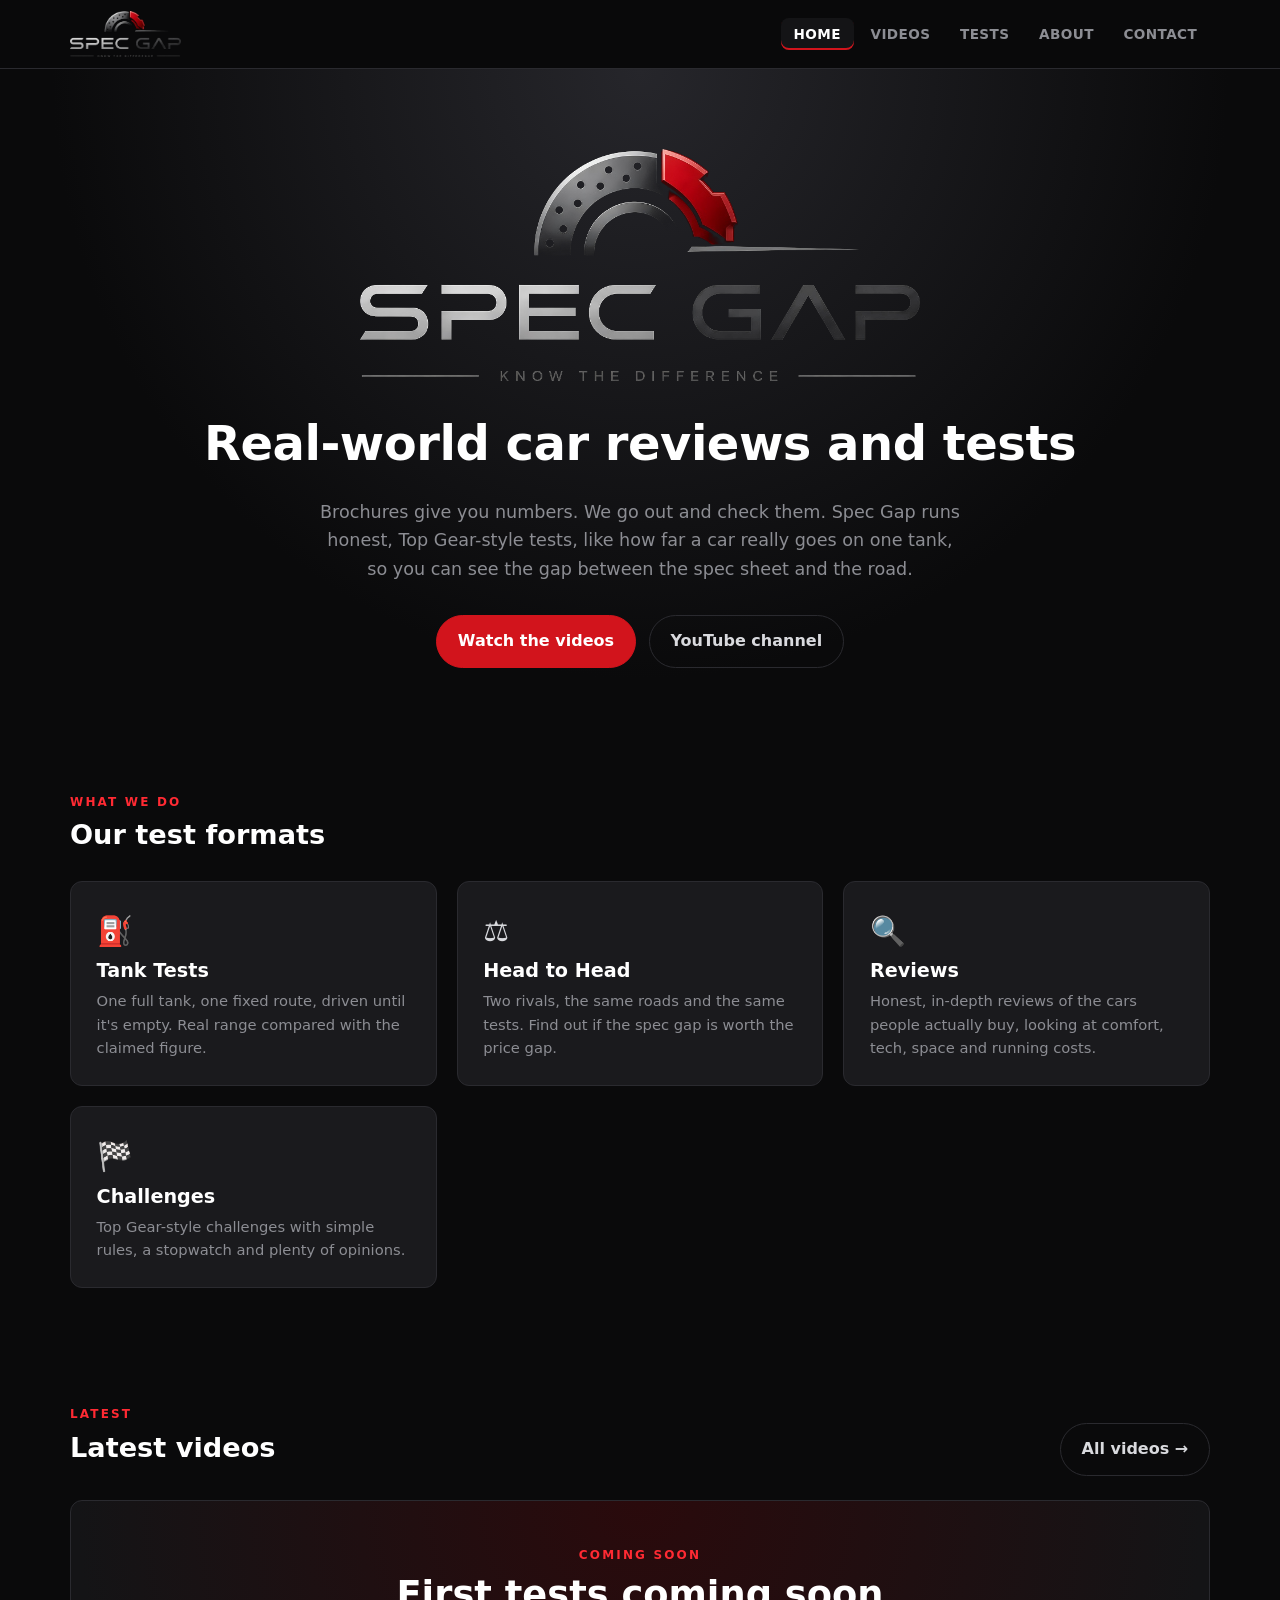
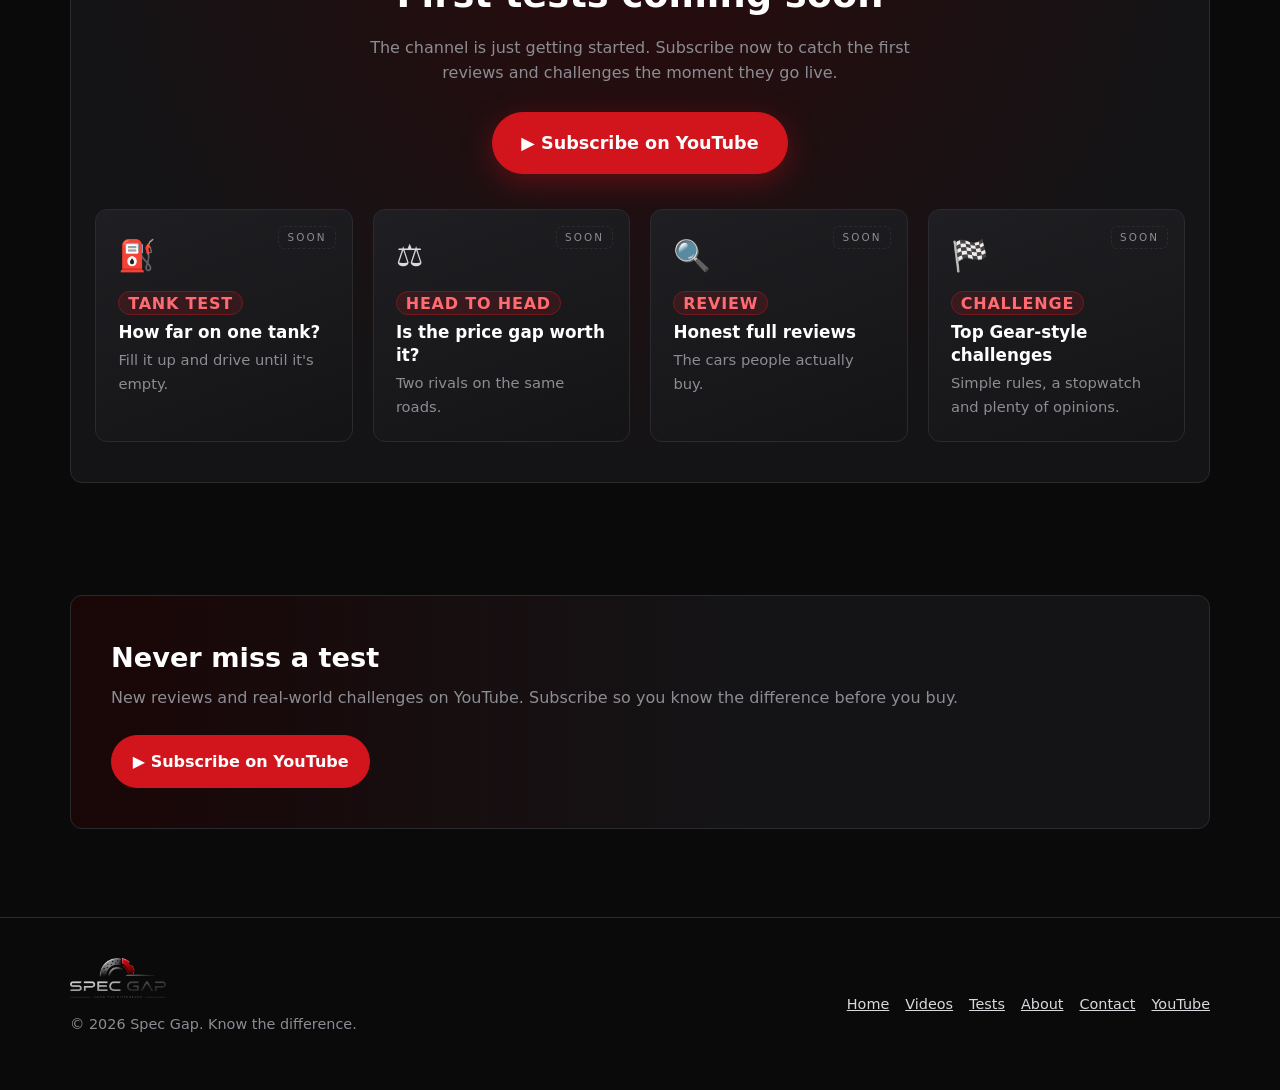
==== index.html @ 41c4ee74 "Spec Gap website" ====
<!doctype html>
<html lang="en" data-channel="https://www.youtube.com/@specgap">
<head>
<meta charset="utf-8">
<meta name="viewport" content="width=device-width,initial-scale=1">
<title>Spec Gap | Real-World Car Reviews &amp; Top Gear-Style Tests</title>
<meta name="description" content="Spec Gap reviews cars and runs real-world, Top Gear-style tests like how far you can go on one tank of gas. Know the difference before you buy.">
<link rel="canonical" href="https://luxrepair2025-rgb.github.io/specgap/">
<meta name="robots" content="index,follow">
<meta name="theme-color" content="#0a0a0b">
<meta property="og:type" content="website">
<meta property="og:site_name" content="Spec Gap">
<meta property="og:title" content="Spec Gap | Real-World Car Reviews &amp; Top Gear-Style Tests">
<meta property="og:description" content="Spec Gap reviews cars and runs real-world, Top Gear-style tests like how far you can go on one tank of gas. Know the difference before you buy.">
<meta property="og:url" content="https://luxrepair2025-rgb.github.io/specgap/">
<meta property="og:image" content="https://luxrepair2025-rgb.github.io/specgap/assets/img/og-image.jpg">
<meta property="og:image:width" content="1200"><meta property="og:image:height" content="630">
<meta property="og:image:alt" content="Spec Gap logo: Know the difference">
<meta name="twitter:card" content="summary_large_image">
<meta name="twitter:title" content="Spec Gap | Real-World Car Reviews &amp; Top Gear-Style Tests">
<meta name="twitter:description" content="Spec Gap reviews cars and runs real-world, Top Gear-style tests like how far you can go on one tank of gas. Know the difference before you buy.">
<meta name="twitter:image" content="https://luxrepair2025-rgb.github.io/specgap/assets/img/og-image.jpg">
<link rel="icon" href="favicon.ico" sizes="any">
<link rel="icon" type="image/png" sizes="32x32" href="assets/img/favicon-32.png">
<link rel="icon" type="image/png" sizes="16x16" href="assets/img/favicon-16.png">
<link rel="apple-touch-icon" href="assets/img/apple-touch-icon.png">
<link rel="manifest" href="site.webmanifest">
<link rel="preconnect" href="https://i.ytimg.com">
<link rel="stylesheet" href="css/style.css">
<script type="application/ld+json">{"@context": "https://schema.org", "@type": "Organization", "@id": "https://luxrepair2025-rgb.github.io/specgap/#org", "name": "Spec Gap", "url": "https://luxrepair2025-rgb.github.io/specgap/", "logo": "https://luxrepair2025-rgb.github.io/specgap/assets/img/logo.png", "slogan": "Know the difference", "sameAs": ["https://www.youtube.com/@specgap"]}</script>
<script type="application/ld+json">{"@context": "https://schema.org", "@type": "WebSite", "@id": "https://luxrepair2025-rgb.github.io/specgap/#website", "name": "Spec Gap", "url": "https://luxrepair2025-rgb.github.io/specgap/", "publisher": {"@id": "https://luxrepair2025-rgb.github.io/specgap/#org"}, "inLanguage": "en"}</script>
<script type="application/ld+json">{"@context": "https://schema.org", "@type": "BreadcrumbList", "itemListElement": [{"@type": "ListItem", "position": 1, "name": "Home", "item": "https://luxrepair2025-rgb.github.io/specgap/"}]}</script>
</head>
<body>
<a class="skip" href="#main">Skip to content</a>
<header class="site"><div class="wrap">
<a class="brand" href="index.html" aria-label="Spec Gap home"><img src="assets/img/logo-600.png" alt="Spec Gap" width="600" height="249"></a>
<nav aria-label="Main"><button class="menu-btn" aria-expanded="false" aria-controls="menu" aria-label="Toggle menu">&#9776;</button><ul id="menu"><li><a href="index.html" aria-current="page">Home</a></li><li><a href="videos.html">Videos</a></li><li><a href="tests.html">Tests</a></li><li><a href="about.html">About</a></li><li><a href="contact.html">Contact</a></li></ul></nav>
</div></header>
<main id="main">
<section class="hero"><div class="wrap">
<img class="logo" src="assets/img/logo.png" alt="Spec Gap logo: brake disc with red caliper, tagline Know the Difference" width="983" height="408" fetchpriority="high">
<h1>Real-world car reviews and tests</h1>
<p>Brochures give you numbers. We go out and check them. Spec Gap runs honest, Top Gear-style tests, like how far a car really goes on one tank, so you can see the gap between the spec sheet and the road.</p>
<div class="cta"><a class="btn btn-red" href="videos.html">Watch the videos</a><a class="btn btn-ghost" href="https://www.youtube.com/@specgap" target="_blank" rel="noopener">YouTube channel</a></div>
</div></section>

<section aria-labelledby="fmt"><div class="wrap"><span class="eyebrow">What we do</span><h2 id="fmt">Our test formats</h2>
<div class="grid" style="margin-top:1.5rem">
<a class="card feature" href="videos.html?category=Tank%20Test" style="text-decoration:none"><div class="icon" aria-hidden="true">&#9981;</div><h3>Tank Tests</h3><p>One full tank, one fixed route, driven until it's empty. Real range compared with the claimed figure.</p></a>
<a class="card feature" href="videos.html?category=Head%20to%20Head" style="text-decoration:none"><div class="icon" aria-hidden="true">&#9878;</div><h3>Head to Head</h3><p>Two rivals, the same roads and the same tests. Find out if the spec gap is worth the price gap.</p></a>
<a class="card feature" href="videos.html?category=Review" style="text-decoration:none"><div class="icon" aria-hidden="true">&#128269;</div><h3>Reviews</h3><p>Honest, in-depth reviews of the cars people actually buy, looking at comfort, tech, space and running costs.</p></a>
<a class="card feature" href="videos.html?category=Challenge" style="text-decoration:none"><div class="icon" aria-hidden="true">&#127937;</div><h3>Challenges</h3><p>Top Gear-style challenges with simple rules, a stopwatch and plenty of opinions.</p></a>
</div></div></section>
<section aria-labelledby="lv"><div class="wrap"><div class="sec-head"><div><span class="eyebrow">Latest</span><h2 id="lv">Latest videos</h2></div><a class="btn btn-ghost" href="videos.html">All videos &rarr;</a></div>
<div id="latest-videos"><div class="soon"><span class="eyebrow">Coming soon</span><h2>First tests coming soon</h2><p>The channel is just getting started. Subscribe now to catch the first reviews and challenges the moment they go live.</p>
<a class="btn btn-red btn-lg" href="https://www.youtube.com/@specgap?sub_confirmation=1" target="_blank" rel="noopener">&#9654; Subscribe on YouTube</a>
<div class="grid teasers">
<div class="card teaser"><div class="tz" aria-hidden="true">&#9981;</div><span class="tag">Tank Test</span><h3>How far on one tank?</h3><p>Fill it up and drive until it's empty.</p></div>
<div class="card teaser"><div class="tz" aria-hidden="true">&#9878;</div><span class="tag">Head to Head</span><h3>Is the price gap worth it?</h3><p>Two rivals on the same roads.</p></div>
<div class="card teaser"><div class="tz" aria-hidden="true">&#128269;</div><span class="tag">Review</span><h3>Honest full reviews</h3><p>The cars people actually buy.</p></div>
<div class="card teaser"><div class="tz" aria-hidden="true">&#127937;</div><span class="tag">Challenge</span><h3>Top Gear-style challenges</h3><p>Simple rules, a stopwatch and plenty of opinions.</p></div>
</div></div></div></div></section>
<section><div class="wrap"><div class="cta-band"><div><h2>Never miss a test</h2><p>New reviews and real-world challenges on YouTube. Subscribe so you know the difference before you buy.</p></div>
<a class="btn btn-red" href="https://www.youtube.com/@specgap?sub_confirmation=1" target="_blank" rel="noopener">&#9654; Subscribe on YouTube</a></div></div></section>
</main>
<footer class="site"><div class="wrap">
<div><img src="assets/img/logo-600.png" alt="Spec Gap" width="600" height="249" loading="lazy"><p>&copy; <span id="year">2026</span> Spec Gap. Know the difference.</p></div>
<ul><li><a href="index.html" aria-current="page">Home</a></li><li><a href="videos.html">Videos</a></li><li><a href="tests.html">Tests</a></li><li><a href="about.html">About</a></li><li><a href="contact.html">Contact</a></li><li><a href="https://www.youtube.com/@specgap" target="_blank" rel="noopener">YouTube</a></li></ul>
</div></footer>
<script src="videos.js" defer></script>
<script src="js/main.js" defer></script>
</body>
</html>
---- css/style.css ----
:root{--bg:#0a0a0b;--bg2:#141416;--card:#1a1a1d;--line:#2a2a2f;--silver:#d9dade;--grey:#8c8d93;--red:#d2141c;--red2:#ff2a33;--r:12px;--max:1180px}
*{box-sizing:border-box}html{scroll-behavior:smooth}
body{margin:0;background:var(--bg);color:var(--silver);font:16px/1.6 system-ui,-apple-system,"Segoe UI",Roboto,Arial,sans-serif}
img{max-width:100%;height:auto;display:block}a{color:var(--silver)}a:hover{color:#fff}
:focus-visible{outline:2px solid var(--red2);outline-offset:3px}
.skip{position:absolute;left:-999px;top:0;background:var(--red);color:#fff;padding:.6rem 1rem;z-index:99}.skip:focus{left:1rem}
.wrap{max-width:var(--max);margin:0 auto;padding:0 1.25rem}
header.site{position:sticky;top:0;z-index:50;background:rgba(10,10,11,.92);backdrop-filter:blur(8px);border-bottom:1px solid var(--line)}
header.site .wrap{display:flex;align-items:center;justify-content:space-between;height:68px}
.brand img{height:46px;width:auto}
nav ul{list-style:none;display:flex;gap:.25rem;margin:0;padding:0}
nav a{text-decoration:none;padding:.5rem .8rem;border-radius:8px;color:var(--grey);font-weight:600;letter-spacing:.03em;text-transform:uppercase;font-size:.85rem}
nav a:hover,nav a[aria-current=page]{color:#fff;background:var(--bg2)}nav a[aria-current=page]{box-shadow:inset 0 -2px 0 var(--red)}
.menu-btn{display:none;background:none;border:1px solid var(--line);color:var(--silver);border-radius:8px;padding:.45rem .7rem;font-size:1rem;cursor:pointer}
@media(max-width:760px){.menu-btn{display:block}nav ul{display:none;position:absolute;top:68px;left:0;right:0;flex-direction:column;background:var(--bg);border-bottom:1px solid var(--line);padding:.5rem 1rem 1rem}nav ul.open{display:flex}}
.btn{display:inline-flex;align-items:center;gap:.5rem;padding:.8rem 1.3rem;border-radius:999px;font-weight:700;text-decoration:none;border:1px solid var(--line);transition:.2s}
.btn-red{background:var(--red);border-color:var(--red);color:#fff}.btn-red:hover{background:var(--red2)}
.btn-ghost:hover{border-color:var(--silver)}
.hero{position:relative;overflow:hidden;padding:5rem 0 4rem;text-align:center;background:radial-gradient(ellipse at 50% 0,#26262b 0,var(--bg) 65%)}
.hero img.logo{width:min(560px,90%);margin:0 auto 1.5rem}
.hero h1{font-size:clamp(1.8rem,4vw,3rem);margin:.2rem 0;color:#fff;letter-spacing:-.01em}
.hero p{max-width:640px;margin:1rem auto 2rem;color:var(--grey);font-size:1.1rem}
.hero .cta{display:flex;gap:.8rem;justify-content:center;flex-wrap:wrap}
.page-head{padding:3.5rem 0 1.5rem;border-bottom:1px solid var(--line);background:linear-gradient(180deg,var(--bg2),var(--bg))}
.page-head h1{margin:0;color:#fff;font-size:clamp(1.8rem,4vw,2.6rem)}.page-head p{color:var(--grey);max-width:700px}
.crumbs{font-size:.85rem;color:var(--grey)}.crumbs ol{list-style:none;display:flex;gap:.4rem;padding:0;margin:0 0 .6rem}.crumbs li+li:before{content:"/";margin-right:.4rem}
section{padding:3.5rem 0}section h2{color:#fff;font-size:1.7rem;margin:0 0 .4rem}.eyebrow{color:var(--red2);text-transform:uppercase;letter-spacing:.18em;font-size:.75rem;font-weight:700}
.sec-head{display:flex;justify-content:space-between;align-items:end;gap:1rem;margin-bottom:1.5rem;flex-wrap:wrap}
.grid{display:grid;gap:1.25rem;grid-template-columns:repeat(auto-fill,minmax(280px,1fr))}
.card{background:var(--card);border:1px solid var(--line);border-radius:var(--r);overflow:hidden;transition:transform .2s,border-color .2s}
.card:hover{transform:translateY(-3px);border-color:#44444b}
.video a{text-decoration:none;color:inherit;display:block}
.thumb{position:relative;aspect-ratio:16/9;background:#000}.thumb img{width:100%;height:100%;object-fit:cover}
.thumb .play{position:absolute;inset:0;display:grid;place-items:center;opacity:.85;transition:.2s}
.thumb .play span{width:62px;height:44px;border-radius:12px;background:var(--red);display:grid;place-items:center}
.thumb .play span:after{content:"";border-left:16px solid #fff;border-top:10px solid transparent;border-bottom:10px solid transparent;margin-left:4px}
.video a:hover .play{opacity:1;transform:scale(1.06)}
.card .body{padding:1rem 1.1rem 1.2rem}.card h3{margin:.3rem 0;font-size:1.05rem;color:#fff;line-height:1.35}.card p{margin:.3rem 0 0;color:var(--grey);font-size:.92rem}
.meta{display:flex;gap:.6rem;align-items:center;font-size:.78rem;color:var(--grey)}
.tag{background:rgba(210,20,28,.15);color:#ff6b70;border:1px solid rgba(210,20,28,.4);padding:.1rem .55rem;border-radius:999px;font-weight:700;text-transform:uppercase;letter-spacing:.05em}
.filters{display:flex;gap:.5rem;flex-wrap:wrap;margin:1.5rem 0}
.filters button{background:var(--bg2);color:var(--silver);border:1px solid var(--line);border-radius:999px;padding:.5rem 1rem;font-weight:600;cursor:pointer}
.filters button[aria-pressed=true]{background:var(--red);border-color:var(--red);color:#fff}
.feature{padding:1.6rem}.feature .icon{font-size:1.8rem}.feature h3{font-size:1.2rem}
.cta-band{background:linear-gradient(90deg,#1a0607,#141416 60%);border:1px solid var(--line);border-radius:var(--r);padding:2.5rem;display:flex;justify-content:space-between;align-items:center;gap:1.5rem;flex-wrap:wrap}
.cta-band h2{margin:0}.cta-band p{margin:.4rem 0 0;color:var(--grey)}
.prose{max-width:760px}.prose h2{margin-top:2.2rem}.prose p,.prose li{color:#c0c1c6}
.test{display:grid;grid-template-columns:auto 1fr;gap:1.2rem;padding:1.6rem;margin-bottom:1.2rem}.test .num{font-size:2rem;font-weight:800;color:var(--red2)}
form{display:grid;gap:1rem;max-width:620px}label{font-weight:600;font-size:.9rem}
input,textarea,select{width:100%;margin-top:.3rem;background:var(--bg2);border:1px solid var(--line);color:#fff;border-radius:8px;padding:.75rem;font:inherit}
.note{font-size:.85rem;color:var(--grey);border-left:3px solid var(--red);padding-left:.8rem}
footer.site{border-top:1px solid var(--line);padding:2.5rem 0;color:var(--grey);font-size:.9rem;margin-top:2rem}
footer.site .wrap{display:flex;justify-content:space-between;gap:1.5rem;flex-wrap:wrap;align-items:center}footer.site img{height:40px;width:auto}
footer ul{list-style:none;display:flex;gap:1rem;padding:0;margin:0;flex-wrap:wrap}
.empty{color:var(--grey);padding:2rem 0}
@media(prefers-reduced-motion:reduce){*{transition:none!important;scroll-behavior:auto!important}}
.soon{text-align:center;padding:2.5rem 1.5rem;border:1px solid var(--line);border-radius:var(--r);background:radial-gradient(ellipse at 50% 0,#2a0a0c 0,var(--bg2) 70%)}
.soon h2{font-size:clamp(1.6rem,3.5vw,2.3rem)}.soon>p{color:var(--grey);max-width:560px;margin:.6rem auto 1.6rem}
.btn-lg{font-size:1.1rem;padding:1rem 1.8rem;box-shadow:0 8px 30px rgba(210,20,28,.35)}
.teasers{margin-top:2.2rem;text-align:left}.teaser{padding:1.4rem;background:linear-gradient(160deg,#1f1f23,#141416);position:relative}
.teaser .tz{font-size:1.9rem;margin-bottom:.6rem}.teaser:after{content:"SOON";position:absolute;top:1rem;right:1rem;font-size:.65rem;letter-spacing:.2em;color:var(--grey);border:1px dashed var(--line);padding:.15rem .5rem;border-radius:6px}
@media(min-width:1000px){.teasers{grid-template-columns:repeat(4,1fr)}}
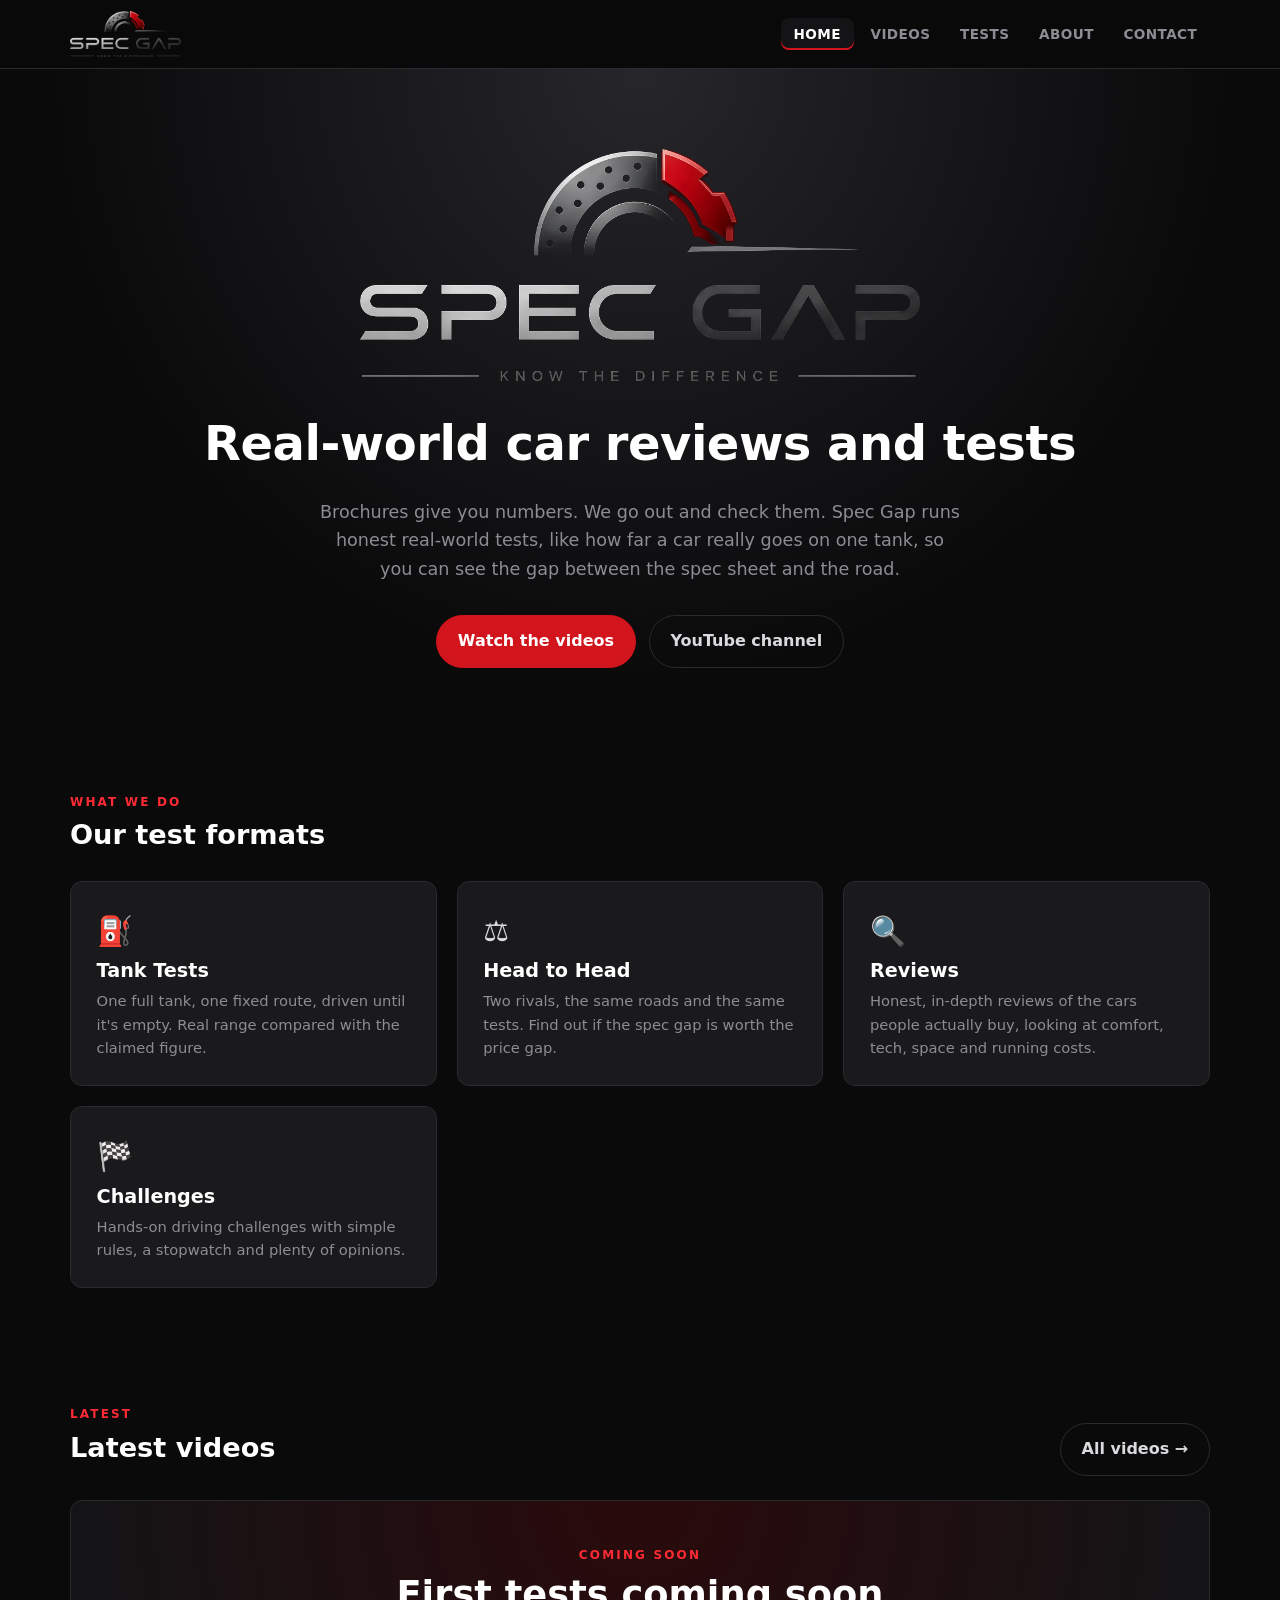
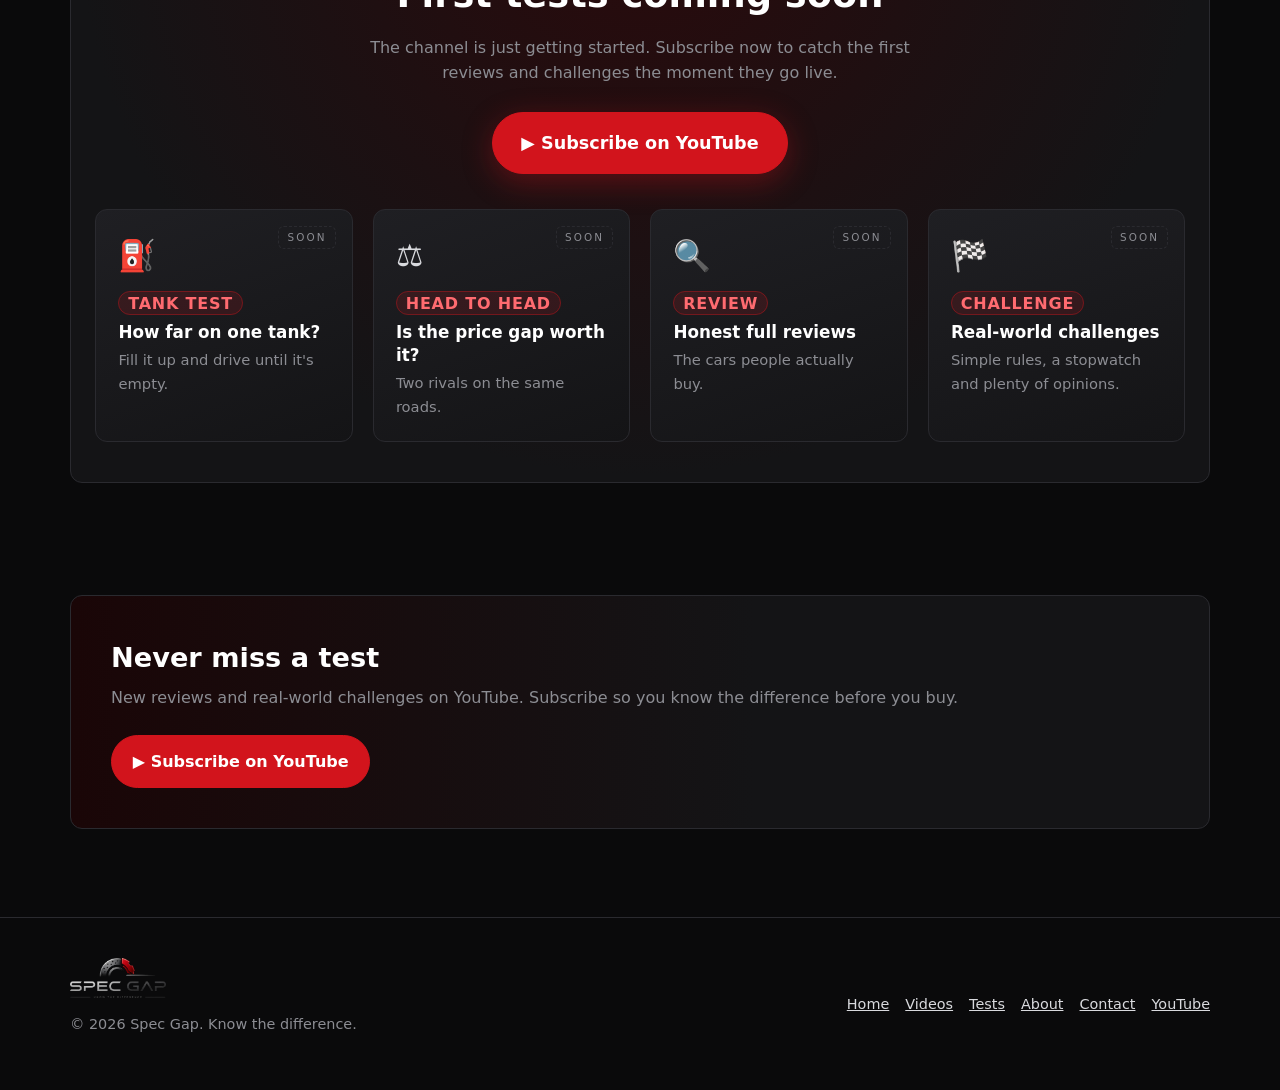
==== commit 6929a7e2: "Remove Top Gear references" ====
--- a/index.html
+++ b/index.html
@@ -3,22 +3,22 @@
 <head>
 <meta charset="utf-8">
 <meta name="viewport" content="width=device-width,initial-scale=1">
-<title>Spec Gap | Real-World Car Reviews &amp; Top Gear-Style Tests</title>
-<meta name="description" content="Spec Gap reviews cars and runs real-world, Top Gear-style tests like how far you can go on one tank of gas. Know the difference before you buy.">
+<title>Spec Gap | Real-World Car Reviews &amp; Road Tests</title>
+<meta name="description" content="Spec Gap reviews cars and runs real-world road tests, like how far you can go on one tank of gas. Know the difference before you buy.">
 <link rel="canonical" href="https://luxrepair2025-rgb.github.io/specgap/">
 <meta name="robots" content="index,follow">
 <meta name="theme-color" content="#0a0a0b">
 <meta property="og:type" content="website">
 <meta property="og:site_name" content="Spec Gap">
-<meta property="og:title" content="Spec Gap | Real-World Car Reviews &amp; Top Gear-Style Tests">
-<meta property="og:description" content="Spec Gap reviews cars and runs real-world, Top Gear-style tests like how far you can go on one tank of gas. Know the difference before you buy.">
+<meta property="og:title" content="Spec Gap | Real-World Car Reviews &amp; Road Tests">
+<meta property="og:description" content="Spec Gap reviews cars and runs real-world road tests, like how far you can go on one tank of gas. Know the difference before you buy.">
 <meta property="og:url" content="https://luxrepair2025-rgb.github.io/specgap/">
 <meta property="og:image" content="https://luxrepair2025-rgb.github.io/specgap/assets/img/og-image.jpg">
 <meta property="og:image:width" content="1200"><meta property="og:image:height" content="630">
 <meta property="og:image:alt" content="Spec Gap logo: Know the difference">
 <meta name="twitter:card" content="summary_large_image">
-<meta name="twitter:title" content="Spec Gap | Real-World Car Reviews &amp; Top Gear-Style Tests">
-<meta name="twitter:description" content="Spec Gap reviews cars and runs real-world, Top Gear-style tests like how far you can go on one tank of gas. Know the difference before you buy.">
+<meta name="twitter:title" content="Spec Gap | Real-World Car Reviews &amp; Road Tests">
+<meta name="twitter:description" content="Spec Gap reviews cars and runs real-world road tests, like how far you can go on one tank of gas. Know the difference before you buy.">
 <meta name="twitter:image" content="https://luxrepair2025-rgb.github.io/specgap/assets/img/og-image.jpg">
 <link rel="icon" href="favicon.ico" sizes="any">
 <link rel="icon" type="image/png" sizes="32x32" href="assets/img/favicon-32.png">
@@ -41,7 +41,7 @@
 <section class="hero"><div class="wrap">
 <img class="logo" src="assets/img/logo.png" alt="Spec Gap logo: brake disc with red caliper, tagline Know the Difference" width="983" height="408" fetchpriority="high">
 <h1>Real-world car reviews and tests</h1>
-<p>Brochures give you numbers. We go out and check them. Spec Gap runs honest, Top Gear-style tests, like how far a car really goes on one tank, so you can see the gap between the spec sheet and the road.</p>
+<p>Brochures give you numbers. We go out and check them. Spec Gap runs honest real-world tests, like how far a car really goes on one tank, so you can see the gap between the spec sheet and the road.</p>
 <div class="cta"><a class="btn btn-red" href="videos.html">Watch the videos</a><a class="btn btn-ghost" href="https://www.youtube.com/@specgap" target="_blank" rel="noopener">YouTube channel</a></div>
 </div></section>
 
@@ -50,7 +50,7 @@
 <a class="card feature" href="videos.html?category=Tank%20Test" style="text-decoration:none"><div class="icon" aria-hidden="true">&#9981;</div><h3>Tank Tests</h3><p>One full tank, one fixed route, driven until it's empty. Real range compared with the claimed figure.</p></a>
 <a class="card feature" href="videos.html?category=Head%20to%20Head" style="text-decoration:none"><div class="icon" aria-hidden="true">&#9878;</div><h3>Head to Head</h3><p>Two rivals, the same roads and the same tests. Find out if the spec gap is worth the price gap.</p></a>
 <a class="card feature" href="videos.html?category=Review" style="text-decoration:none"><div class="icon" aria-hidden="true">&#128269;</div><h3>Reviews</h3><p>Honest, in-depth reviews of the cars people actually buy, looking at comfort, tech, space and running costs.</p></a>
-<a class="card feature" href="videos.html?category=Challenge" style="text-decoration:none"><div class="icon" aria-hidden="true">&#127937;</div><h3>Challenges</h3><p>Top Gear-style challenges with simple rules, a stopwatch and plenty of opinions.</p></a>
+<a class="card feature" href="videos.html?category=Challenge" style="text-decoration:none"><div class="icon" aria-hidden="true">&#127937;</div><h3>Challenges</h3><p>Hands-on driving challenges with simple rules, a stopwatch and plenty of opinions.</p></a>
 </div></div></section>
 <section aria-labelledby="lv"><div class="wrap"><div class="sec-head"><div><span class="eyebrow">Latest</span><h2 id="lv">Latest videos</h2></div><a class="btn btn-ghost" href="videos.html">All videos &rarr;</a></div>
 <div id="latest-videos"><div class="soon"><span class="eyebrow">Coming soon</span><h2>First tests coming soon</h2><p>The channel is just getting started. Subscribe now to catch the first reviews and challenges the moment they go live.</p>
@@ -59,7 +59,7 @@
 <div class="card teaser"><div class="tz" aria-hidden="true">&#9981;</div><span class="tag">Tank Test</span><h3>How far on one tank?</h3><p>Fill it up and drive until it's empty.</p></div>
 <div class="card teaser"><div class="tz" aria-hidden="true">&#9878;</div><span class="tag">Head to Head</span><h3>Is the price gap worth it?</h3><p>Two rivals on the same roads.</p></div>
 <div class="card teaser"><div class="tz" aria-hidden="true">&#128269;</div><span class="tag">Review</span><h3>Honest full reviews</h3><p>The cars people actually buy.</p></div>
-<div class="card teaser"><div class="tz" aria-hidden="true">&#127937;</div><span class="tag">Challenge</span><h3>Top Gear-style challenges</h3><p>Simple rules, a stopwatch and plenty of opinions.</p></div>
+<div class="card teaser"><div class="tz" aria-hidden="true">&#127937;</div><span class="tag">Challenge</span><h3>Real-world challenges</h3><p>Simple rules, a stopwatch and plenty of opinions.</p></div>
 </div></div></div></div></section>
 <section><div class="wrap"><div class="cta-band"><div><h2>Never miss a test</h2><p>New reviews and real-world challenges on YouTube. Subscribe so you know the difference before you buy.</p></div>
 <a class="btn btn-red" href="https://www.youtube.com/@specgap?sub_confirmation=1" target="_blank" rel="noopener">&#9654; Subscribe on YouTube</a></div></div></section>
